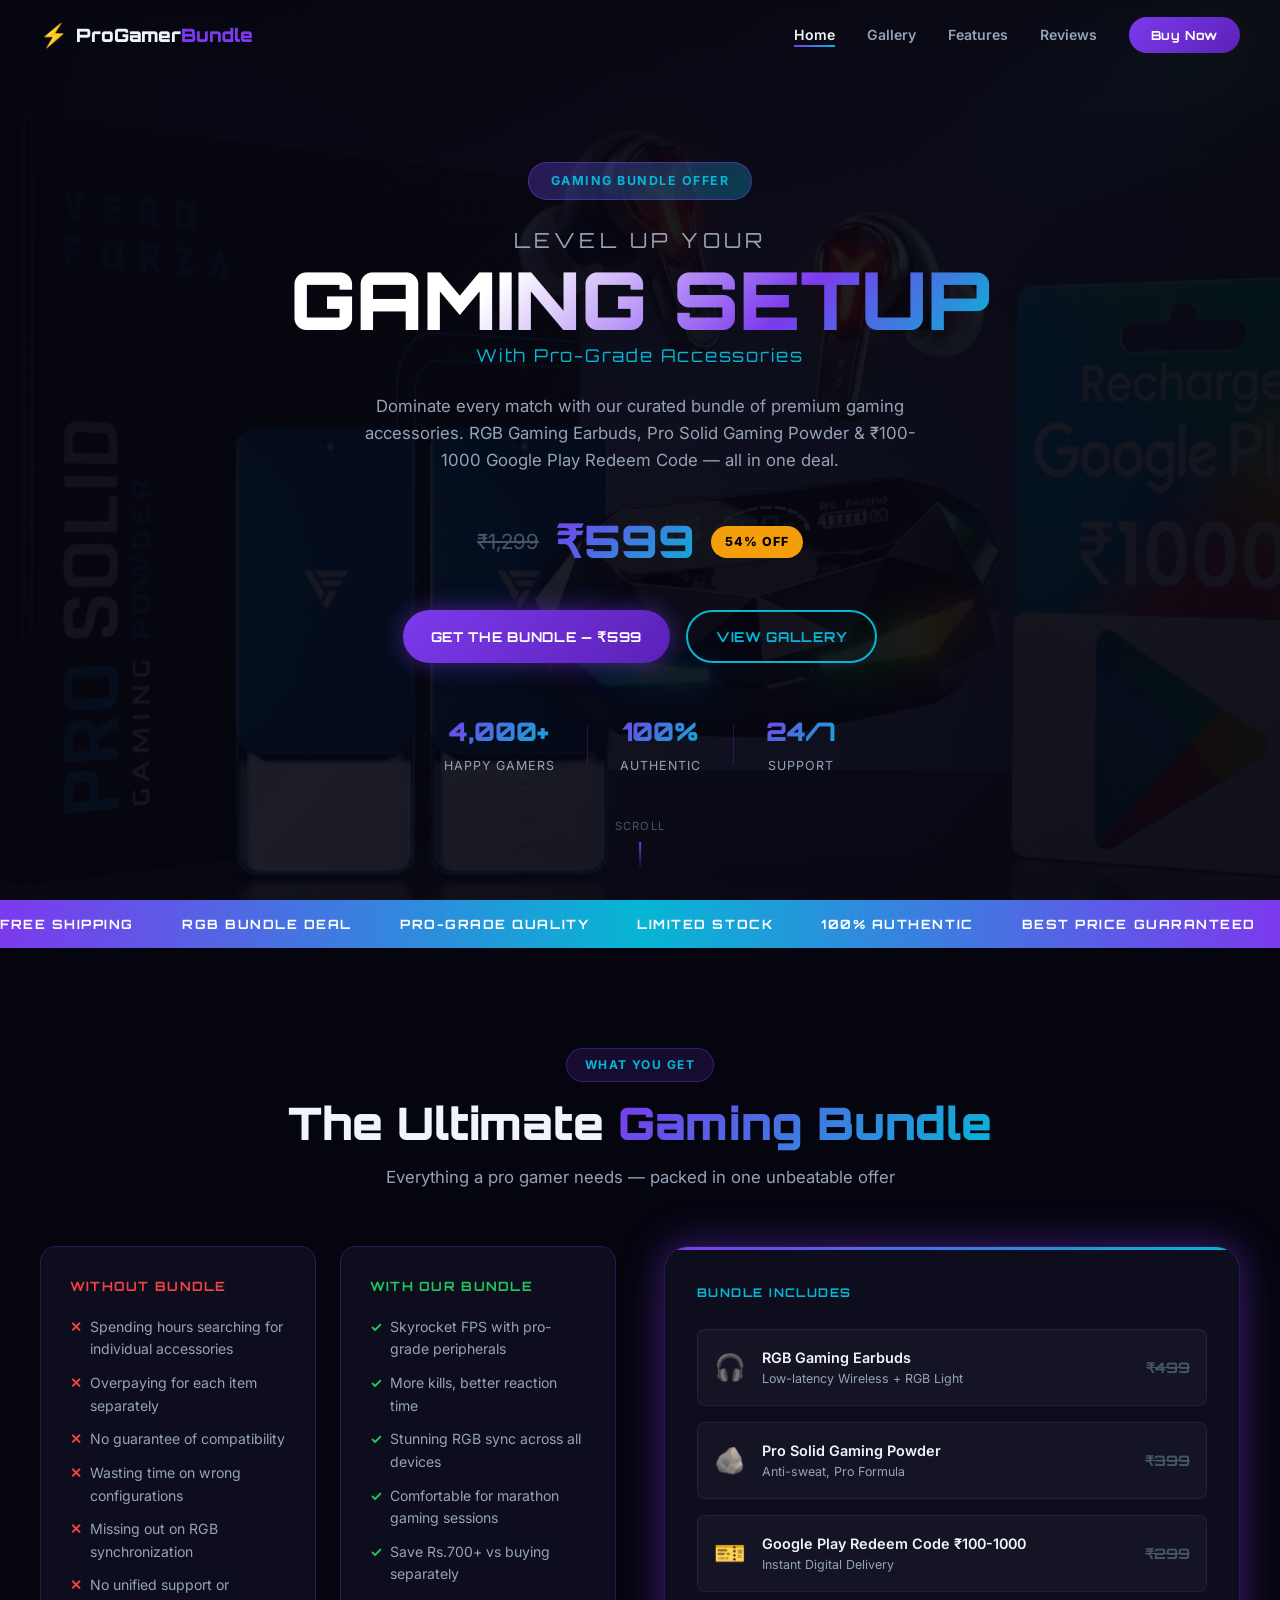
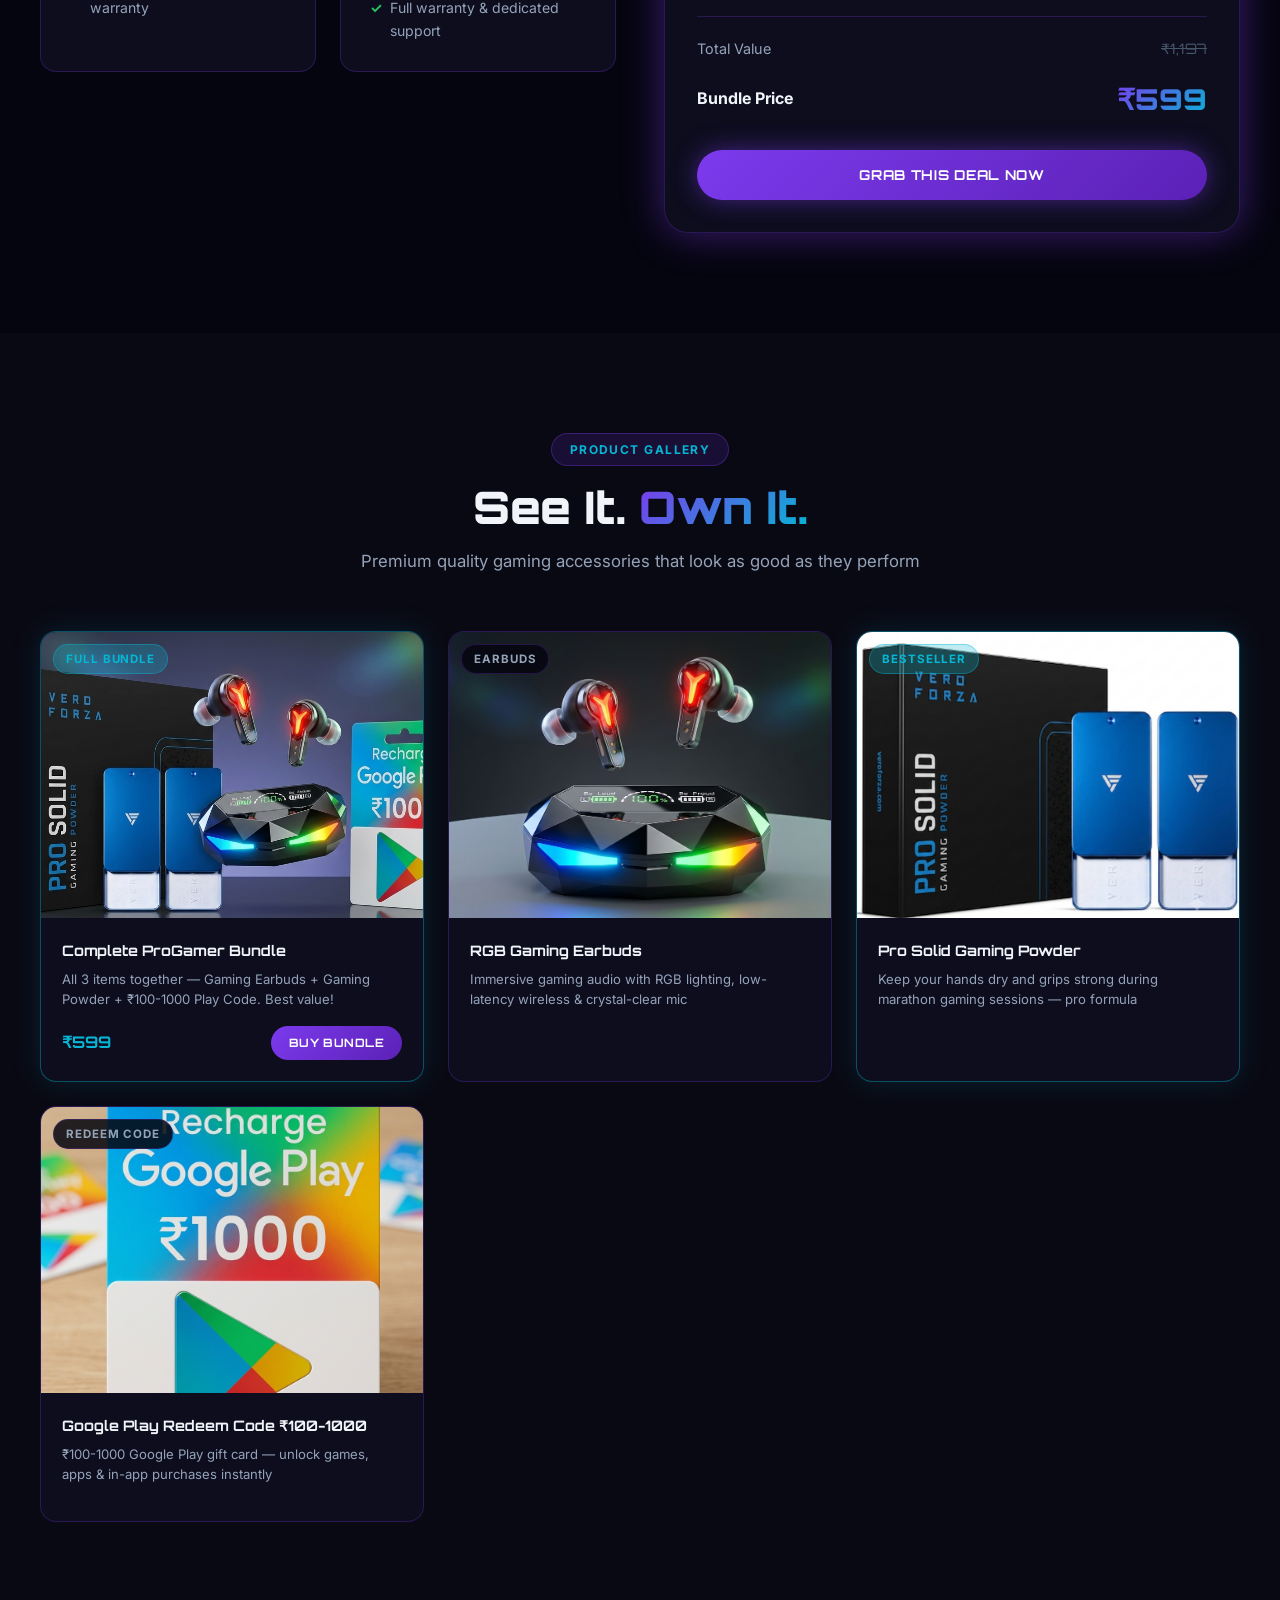
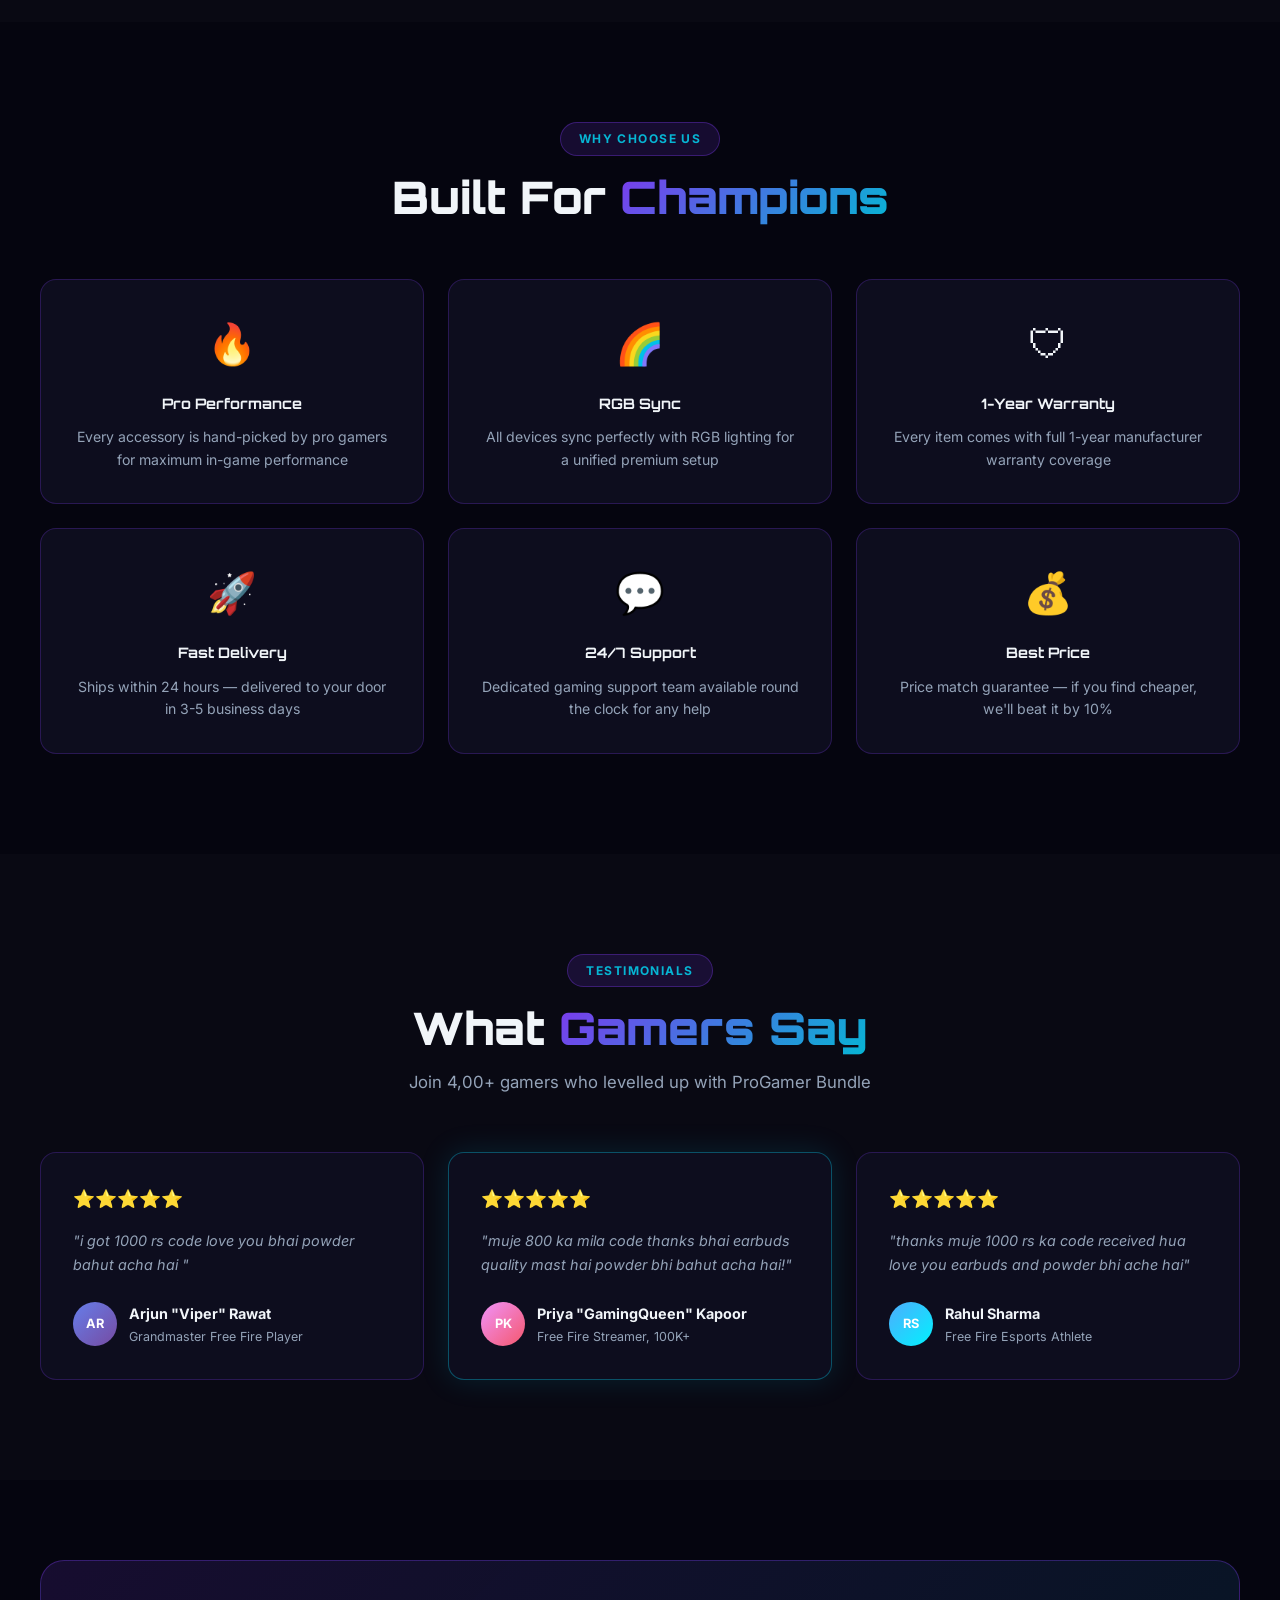
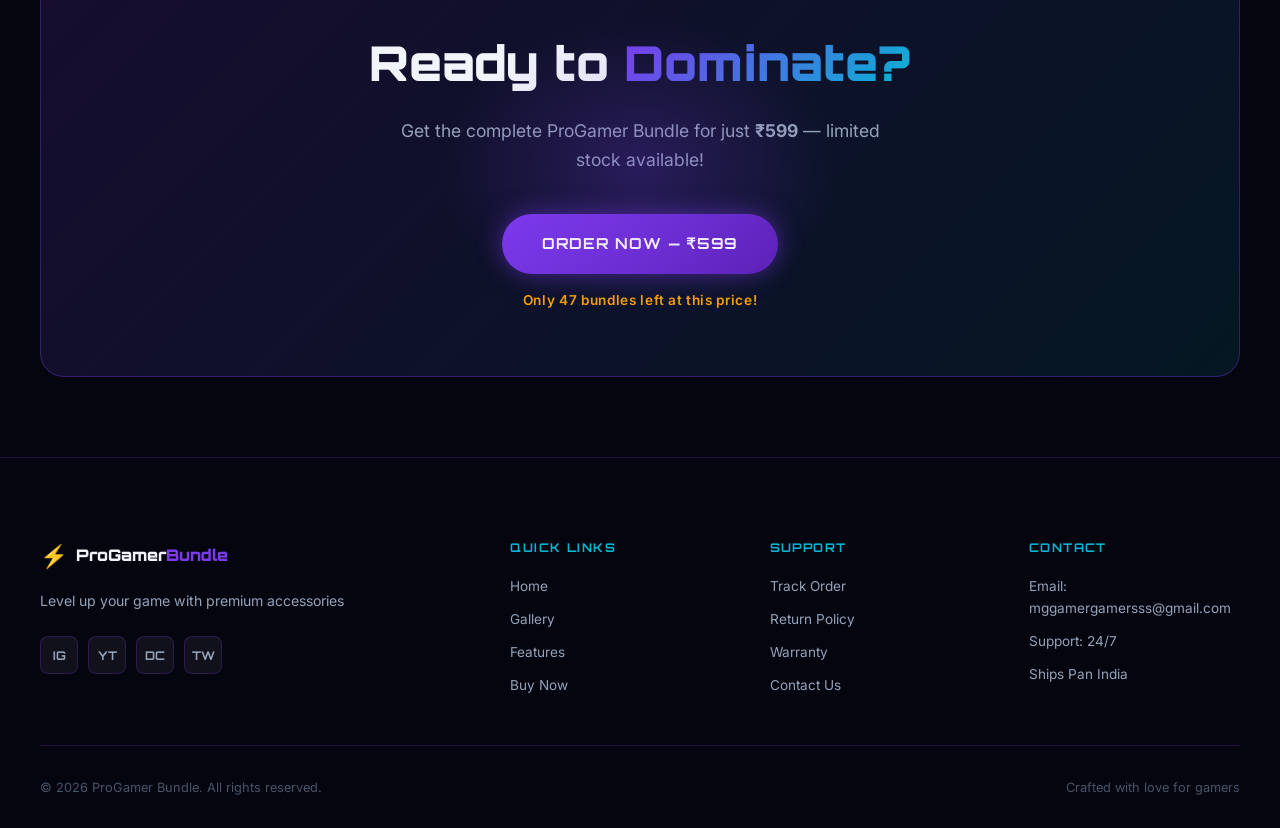
==== index.html @ 459c38aa "Add files via upload" ====
<!DOCTYPE html>
<html lang="en">

<head>
  <meta charset="UTF-8" />
  <meta name="viewport" content="width=device-width, initial-scale=1.0" />
  <title>ProGamer Bundle — Premium Gaming Accessories</title>
  <meta name="description"
    content="ProGamer Bundle – Level up your gaming with the most premium gaming accessories. RGB keyboards, gaming headsets, pro controllers, and more at unbeatable prices." />
  <link rel="preconnect" href="https://fonts.googleapis.com" />
  <link rel="preconnect" href="https://fonts.gstatic.com" crossorigin />
  <link
    href="https://fonts.googleapis.com/css2?family=Orbitron:wght@400;600;700;900&family=Inter:wght@300;400;500;600;700&display=swap"
    rel="stylesheet" />
  <link rel="stylesheet" href="style.css" />
</head>

<body>

  <!-- ===== NAVBAR ===== -->
  <nav class="navbar" id="navbar">
    <div class="nav-container">
      <div class="nav-logo">
        <span class="logo-icon">&#9889;</span>
        <span class="logo-text">ProGamer<span class="logo-accent">Bundle</span></span>
      </div>
      <ul class="nav-links" id="nav-links">
        <li><a href="#home" class="nav-link active">Home</a></li>
        <li><a href="#gallery" class="nav-link">Gallery</a></li>
        <li><a href="#features" class="nav-link">Features</a></li>
        <li><a href="#reviews" class="nav-link">Reviews</a></li>
        <li><a href="payment.html" class="nav-link nav-cta" id="buy-now-nav">Buy Now</a></li>
      </ul>
      <button class="hamburger" id="hamburger" aria-label="Toggle menu">
        <span></span><span></span><span></span>
      </button>
    </div>
  </nav>

  <!-- ===== HERO SECTION ===== -->
  <section class="hero" id="home">
    <div class="hero-bg">
      <img src="combination.png" alt="ProGamer Bundle — Earbuds, Gaming Powder & Redeem Code" class="hero-img" />
      <div class="hero-overlay"></div>
    </div>
    <div class="hero-content">
      <div class="hero-badge">GAMING BUNDLE OFFER</div>
      <h1 class="hero-title">
        <span class="hero-title-top">Level Up Your</span>
        <span class="hero-title-main">GAMING SETUP</span>
        <span class="hero-title-sub">With Pro-Grade Accessories</span>
      </h1>
      <p class="hero-desc">
        Dominate every match with our curated bundle of premium gaming accessories.
        RGB Gaming Earbuds, Pro Solid Gaming Powder &amp; &#8377;100-1000 Google Play Redeem Code — all in one deal.
      </p>
      <div class="hero-price-wrap">
        <span class="hero-price-old">&#8377;1,299</span>
        <span class="hero-price">&#8377;599</span>
        <span class="hero-price-badge">54% OFF</span>
      </div>
      <div class="hero-actions">
        <a href="payment.html" class="btn btn-primary" id="hero-buy-btn">Get the Bundle &mdash; &#8377;599</a>
        <a href="#gallery" class="btn btn-outline" id="hero-view-btn">View Gallery</a>
      </div>
      <div class="hero-stats">
        <div class="hero-stat">
          <span class="hero-stat-num">4,000+</span>
          <span class="hero-stat-label">Happy Gamers</span>
        </div>
        <div class="hero-stat-divider"></div>
        <div class="hero-stat">
          <span class="hero-stat-num">100%</span>
          <span class="hero-stat-label">Authentic</span>
        </div>
        <div class="hero-stat-divider"></div>
        <div class="hero-stat">
          <span class="hero-stat-num">24/7</span>
          <span class="hero-stat-label">Support</span>
        </div>
      </div>
    </div>
    <div class="hero-scroll-hint">
      <span>Scroll</span>
      <div class="scroll-arrow"></div>
    </div>
  </section>

  <!-- ===== MARQUEE STRIP ===== -->
  <div class="marquee-strip">
    <div class="marquee-track">
      <span>FREE SHIPPING</span>
      <span>RGB BUNDLE DEAL</span>
      <span>PRO-GRADE QUALITY</span>
      <span>LIMITED STOCK</span>
      <span>100% AUTHENTIC</span>
      <span>BEST PRICE GUARANTEED</span>
      <span>FREE SHIPPING</span>
      <span>RGB BUNDLE DEAL</span>
      <span>PRO-GRADE QUALITY</span>
      <span>LIMITED STOCK</span>
      <span>100% AUTHENTIC</span>
      <span>BEST PRICE GUARANTEED</span>
    </div>
  </div>

  <!-- ===== WHAT'S IN THE BUNDLE ===== -->
  <section class="bundle-info" id="bundle">
    <div class="container">
      <div class="section-header">
        <span class="section-tag">WHAT YOU GET</span>
        <h2 class="section-title">The Ultimate <span class="gradient-text">Gaming Bundle</span></h2>
        <p class="section-desc">Everything a pro gamer needs — packed in one unbeatable offer</p>
      </div>

      <div class="bundle-grid">
        <div class="bundle-left">
          <div class="bundle-before-after">
            <div class="bundle-col">
              <h3 class="bundle-col-title danger">WITHOUT BUNDLE</h3>
              <ul class="bundle-list danger-list">
                <li>Spending hours searching for individual accessories</li>
                <li>Overpaying for each item separately</li>
                <li>No guarantee of compatibility</li>
                <li>Wasting time on wrong configurations</li>
                <li>Missing out on RGB synchronization</li>
                <li>No unified support or warranty</li>
              </ul>
            </div>
            <div class="bundle-col">
              <h3 class="bundle-col-title success">WITH OUR BUNDLE</h3>
              <ul class="bundle-list success-list">
                <li>Skyrocket FPS with pro-grade peripherals</li>
                <li>More kills, better reaction time</li>
                <li>Stunning RGB sync across all devices</li>
                <li>Comfortable for marathon gaming sessions</li>
                <li>Save Rs.700+ vs buying separately</li>
                <li>Full warranty &amp; dedicated support</li>
              </ul>
            </div>
          </div>
        </div>
        <div class="bundle-right">
          <div class="bundle-card">
            <div class="bundle-card-header">
              <span class="bundle-card-tag">BUNDLE INCLUDES</span>
            </div>
            <div class="bundle-items">
              <div class="bundle-item">
                <span class="bundle-item-icon">&#127911;</span>
                <div>
                  <div class="bundle-item-name">RGB Gaming Earbuds</div>
                  <div class="bundle-item-sub">Low-latency Wireless + RGB Light</div>
                </div>
                <span class="bundle-item-price">&#8377;499</span>
              </div>
              <div class="bundle-item">
                <span class="bundle-item-icon">&#129704;</span>
                <div>
                  <div class="bundle-item-name">Pro Solid Gaming Powder</div>
                  <div class="bundle-item-sub">Anti-sweat, Pro Formula</div>
                </div>
                <span class="bundle-item-price">&#8377;399</span>
              </div>
              <div class="bundle-item">
                <span class="bundle-item-icon">&#127915;</span>
                <div>
                  <div class="bundle-item-name">Google Play Redeem Code &#8377;100-1000</div>
                  <div class="bundle-item-sub">Instant Digital Delivery</div>
                </div>
                <span class="bundle-item-price">&#8377;299</span>
              </div>
            </div>
            <div class="bundle-card-total">
              <div class="bundle-total-row">
                <span>Total Value</span>
                <span class="bundle-total-old">&#8377;1,197</span>
              </div>
              <div class="bundle-total-row bundle-total-final">
                <span>Bundle Price</span>
                <span class="bundle-total-price">&#8377;599</span>
              </div>
            </div>
            <a href="payment.html" class="btn btn-primary btn-full" id="bundle-buy-btn">Grab This Deal Now</a>
          </div>
        </div>
      </div>
    </div>
  </section>

  <!-- ===== GALLERY SECTION ===== -->
  <section class="gallery-section" id="gallery">
    <div class="container">
      <div class="section-header">
        <span class="section-tag">PRODUCT GALLERY</span>
        <h2 class="section-title">See It. <span class="gradient-text">Own It.</span></h2>
        <p class="section-desc">Premium quality gaming accessories that look as good as they perform</p>
      </div>

      <div class="gallery-grid" id="gallery-grid">

        <div class="gallery-card featured" id="gallery-card-1">
          <div class="gallery-card-img-wrap">
            <img src="combination.png" alt="Complete ProGamer Bundle" class="gallery-card-img" loading="lazy" />
            <div class="gallery-card-overlay">
              <button class="gallery-zoom-btn" onclick="openLightbox('combination.png','Complete ProGamer Bundle')"
                aria-label="Zoom">Zoom</button>
            </div>
            <div class="gallery-card-badge featured-badge">FULL BUNDLE</div>
          </div>
          <div class="gallery-card-info">
            <h3 class="gallery-card-title">Complete ProGamer Bundle</h3>
            <p class="gallery-card-desc">All 3 items together — Gaming Earbuds + Gaming Powder + &#8377;100-1000 Play
              Code. Best value!</p>
            <div class="gallery-card-footer">
              <span class="gallery-card-price">&#8377;599</span>
              <a href="payment.html" class="btn-small" id="gallery-buy-combination">Buy Bundle</a>
            </div>
          </div>
        </div>

        <div class="gallery-card" id="gallery-card-2">
          <div class="gallery-card-img-wrap">
            <img src="product1.png" alt="RGB Gaming Earbuds" class="gallery-card-img" loading="lazy" />
            <div class="gallery-card-overlay">
              <button class="gallery-zoom-btn" onclick="openLightbox('product1.png','RGB Gaming Earbuds')"
                aria-label="Zoom">Zoom</button>
            </div>
            <div class="gallery-card-badge">Earbuds</div>
          </div>
          <div class="gallery-card-info">
            <h3 class="gallery-card-title">RGB Gaming Earbuds</h3>
            <p class="gallery-card-desc">Immersive gaming audio with RGB lighting, low-latency wireless &amp;
              crystal-clear mic</p>
          </div>
        </div>

        <div class="gallery-card featured" id="gallery-card-3">
          <div class="gallery-card-img-wrap">
            <img src="product2.png" alt="Pro Solid Gaming Powder" class="gallery-card-img" loading="lazy" />
            <div class="gallery-card-overlay">
              <button class="gallery-zoom-btn" onclick="openLightbox('product2.png','Pro Solid Gaming Powder')"
                aria-label="Zoom">Zoom</button>
            </div>
            <div class="gallery-card-badge featured-badge">BESTSELLER</div>
          </div>
          <div class="gallery-card-info">
            <h3 class="gallery-card-title">Pro Solid Gaming Powder</h3>
            <p class="gallery-card-desc">Keep your hands dry and grips strong during marathon gaming sessions — pro
              formula</p>
          </div>
        </div>

        <div class="gallery-card" id="gallery-card-4">
          <div class="gallery-card-img-wrap">
            <img src="product3.png" alt="Google Play Redeem Code &#8377;100-1000" class="gallery-card-img"
              loading="lazy" />
            <div class="gallery-card-overlay">
              <button class="gallery-zoom-btn"
                onclick="openLightbox('product3.png','Google Play Redeem Code &#8377;100-1000')"
                aria-label="Zoom">Zoom</button>
            </div>
            <div class="gallery-card-badge">Redeem Code</div>
          </div>
          <div class="gallery-card-info">
            <h3 class="gallery-card-title">Google Play Redeem Code &#8377;100-1000</h3>
            <p class="gallery-card-desc">&#8377;100-1000 Google Play gift card — unlock games, apps &amp; in-app
              purchases instantly</p>
          </div>
        </div>

      </div>
    </div>
  </section>

  <!-- ===== LIGHTBOX ===== -->
  <div class="lightbox" id="lightbox" role="dialog" aria-modal="true">
    <div class="lightbox-backdrop" onclick="closeLightbox()"></div>
    <div class="lightbox-inner">
      <button class="lightbox-close" onclick="closeLightbox()" aria-label="Close lightbox">X</button>
      <img src="" alt="" class="lightbox-img" id="lightbox-img" />
      <p class="lightbox-caption" id="lightbox-caption"></p>
    </div>
  </div>

  <!-- ===== FEATURES ===== -->
  <section class="features-section" id="features">
    <div class="container">
      <div class="section-header">
        <span class="section-tag">WHY CHOOSE US</span>
        <h2 class="section-title">Built For <span class="gradient-text">Champions</span></h2>
      </div>
      <div class="features-grid">
        <div class="feature-card" id="feature-1">
          <div class="feature-icon">&#128293;</div>
          <h3 class="feature-title">Pro Performance</h3>
          <p class="feature-desc">Every accessory is hand-picked by pro gamers for maximum in-game performance</p>
        </div>
        <div class="feature-card" id="feature-2">
          <div class="feature-icon">&#127752;</div>
          <h3 class="feature-title">RGB Sync</h3>
          <p class="feature-desc">All devices sync perfectly with RGB lighting for a unified premium setup</p>
        </div>
        <div class="feature-card" id="feature-3">
          <div class="feature-icon">&#128737;</div>
          <h3 class="feature-title">1-Year Warranty</h3>
          <p class="feature-desc">Every item comes with full 1-year manufacturer warranty coverage</p>
        </div>
        <div class="feature-card" id="feature-4">
          <div class="feature-icon">&#128640;</div>
          <h3 class="feature-title">Fast Delivery</h3>
          <p class="feature-desc">Ships within 24 hours — delivered to your door in 3-5 business days</p>
        </div>
        <div class="feature-card" id="feature-5">
          <div class="feature-icon">&#128172;</div>
          <h3 class="feature-title">24/7 Support</h3>
          <p class="feature-desc">Dedicated gaming support team available round the clock for any help</p>
        </div>
        <div class="feature-card" id="feature-6">
          <div class="feature-icon">&#128176;</div>
          <h3 class="feature-title">Best Price</h3>
          <p class="feature-desc">Price match guarantee — if you find cheaper, we'll beat it by 10%</p>
        </div>
      </div>
    </div>
  </section>

  <!-- ===== REVIEWS ===== -->
  <section class="reviews-section" id="reviews">
    <div class="container">
      <div class="section-header">
        <span class="section-tag">TESTIMONIALS</span>
        <h2 class="section-title">What <span class="gradient-text">Gamers Say</span></h2>
        <p class="section-desc">Join 4,00+ gamers who levelled up with ProGamer Bundle</p>
      </div>
      <div class="reviews-grid">
        <div class="review-card" id="review-1">
          <div class="review-stars">&#11088;&#11088;&#11088;&#11088;&#11088;</div>
          <p class="review-text">"i got 1000 rs code love you bhai powder bahut acha hai "
          </p>
          <div class="review-author">
            <div class="review-avatar" style="background:linear-gradient(135deg,#667eea,#764ba2)">AR</div>
            <div>
              <div class="review-name">Arjun "Viper" Rawat</div>
              <div class="review-role">Grandmaster Free Fire Player</div>
            </div>
          </div>
        </div>
        <div class="review-card featured-review" id="review-2">
          <div class="review-stars">&#11088;&#11088;&#11088;&#11088;&#11088;</div>
          <p class="review-text">"muje 800 ka mila code thanks bhai earbuds quality mast hai powder bhi bahut acha hai!"
          </p>
          <div class="review-author">
            <div class="review-avatar" style="background:linear-gradient(135deg,#f093fb,#f5576c)">PK</div>
            <div>
              <div class="review-name">Priya "GamingQueen" Kapoor</div>
              <div class="review-role">Free Fire Streamer, 100K+</div>
            </div>
          </div>
        </div>
        <div class="review-card" id="review-3">
          <div class="review-stars">&#11088;&#11088;&#11088;&#11088;&#11088;</div>
          <p class="review-text">"thanks muje 1000 rs ka code received hua love you earbuds and powder bhi ache hai"</p>
          <div class="review-author">
            <div class="review-avatar" style="background:linear-gradient(135deg,#4facfe,#00f2fe)">RS</div>
            <div>
              <div class="review-name">Rahul Sharma</div>
              <div class="review-role">Free Fire Esports Athlete</div>
            </div>
          </div>
        </div>
      </div>
    </div>
  </section>

  <!-- ===== CTA BANNER ===== -->
  <section class="cta-section">
    <div class="container">
      <div class="cta-card">
        <div class="cta-glow"></div>
        <h2 class="cta-title">Ready to <span class="gradient-text">Dominate?</span></h2>
        <p class="cta-desc">Get the complete ProGamer Bundle for just <strong>&#8377;599</strong> — limited stock
          available!</p>
        <div class="cta-actions">
          <a href="payment.html" class="btn btn-primary btn-lg" id="cta-buy-btn">Order Now — &#8377;599</a>
          <div class="cta-urgency">Only 47 bundles left at this price!</div>
        </div>
      </div>
    </div>
  </section>

  <!-- ===== FOOTER ===== -->
  <footer class="footer">
    <div class="container">
      <div class="footer-top">
        <div class="footer-brand">
          <div class="footer-logo">
            <span class="logo-icon">&#9889;</span>
            <span class="logo-text">ProGamer<span class="logo-accent">Bundle</span></span>
          </div>
          <p class="footer-tagline">Level up your game with premium accessories</p>
          <div class="footer-social">
            <a href="#" class="social-btn" id="footer-insta" aria-label="Instagram">IG</a>
            <a href="#" class="social-btn" id="footer-youtube" aria-label="YouTube">YT</a>
            <a href="#" class="social-btn" id="footer-discord" aria-label="Discord">DC</a>
            <a href="#" class="social-btn" id="footer-twitter" aria-label="Twitter">TW</a>
          </div>
        </div>
        <div class="footer-links-group">
          <h4 class="footer-group-title">Quick Links</h4>
          <ul class="footer-link-list">
            <li><a href="#home">Home</a></li>
            <li><a href="#gallery">Gallery</a></li>
            <li><a href="#features">Features</a></li>
            <li><a href="payment.html">Buy Now</a></li>
          </ul>
        </div>
        <div class="footer-links-group">
          <h4 class="footer-group-title">Support</h4>
          <ul class="footer-link-list">
            <li><a href="#">Track Order</a></li>
            <li><a href="#">Return Policy</a></li>
            <li><a href="#">Warranty</a></li>
            <li><a href="mailto:mggamergamersss@gmail.com">Contact Us</a></li>
          </ul>
        </div>
        <div class="footer-links-group">
          <h4 class="footer-group-title">Contact</h4>
          <ul class="footer-link-list">
            <li>Email: mggamergamersss@gmail.com</li>
            <li>Support: 24/7</li>
            <li>Ships Pan India</li>
          </ul>
        </div>
      </div>
      <div class="footer-bottom">
        <p>&#169; 2026 ProGamer Bundle. All rights reserved.</p>
        <p>Crafted with love for gamers</p>
      </div>
    </div>
  </footer>

  <script src="script.js"></script>
</body>

</html>
---- style.css ----
/* =====================================================
   ProGamer Bundle — Global Stylesheet
   ===================================================== */

/* -- Reset & Base -- */
*, *::before, *::after { box-sizing: border-box; margin: 0; padding: 0; }

:root {
  --bg-dark:      #05050f;
  --bg-card:      #0d0d1e;
  --bg-card2:     #111128;
  --accent-1:     #7c3aed;   /* violet */
  --accent-2:     #06b6d4;   /* cyan */
  --accent-3:     #f59e0b;   /* amber */
  --accent-danger:#ef4444;
  --accent-success:#22c55e;
  --text-primary: #f1f5f9;
  --text-muted:   #94a3b8;
  --text-dim:     #475569;
  --border:       rgba(124,58,237,.25);
  --glow-violet:  0 0 40px rgba(124,58,237,.45);
  --glow-cyan:    0 0 40px rgba(6,182,212,.45);
  --radius-sm:    8px;
  --radius-md:    16px;
  --radius-lg:    24px;
  --transition:   all .3s cubic-bezier(.4,0,.2,1);
}

html { scroll-behavior: smooth; font-size: 16px; }

body {
  font-family: 'Inter', sans-serif;
  background: var(--bg-dark);
  color: var(--text-primary);
  overflow-x: hidden;
  line-height: 1.6;
}

a { text-decoration: none; color: inherit; }
ul { list-style: none; }
img { max-width: 100%; display: block; }

.container { width: min(1200px, 95%); margin: 0 auto; }

/* =====================================================
   GRADIENT TEXT
   ===================================================== */
.gradient-text {
  background: linear-gradient(135deg, var(--accent-1), var(--accent-2));
  -webkit-background-clip: text;
  -webkit-text-fill-color: transparent;
  background-clip: text;
}

/* =====================================================
   BUTTONS
   ===================================================== */
.btn {
  display: inline-flex;
  align-items: center;
  gap: 8px;
  padding: 14px 28px;
  border-radius: 50px;
  font-family: 'Orbitron', sans-serif;
  font-size: .85rem;
  font-weight: 700;
  letter-spacing: .05em;
  text-transform: uppercase;
  border: none;
  cursor: pointer;
  transition: var(--transition);
  white-space: nowrap;
}
.btn-primary {
  background: linear-gradient(135deg, var(--accent-1), #5b21b6);
  color: #fff;
  box-shadow: 0 0 24px rgba(124,58,237,.5);
}
.btn-primary:hover {
  transform: translateY(-3px) scale(1.04);
  box-shadow: 0 0 40px rgba(124,58,237,.8);
}
.btn-outline {
  background: transparent;
  color: var(--accent-2);
  border: 2px solid var(--accent-2);
}
.btn-outline:hover {
  background: var(--accent-2);
  color: var(--bg-dark);
  transform: translateY(-3px);
}
.btn-full { width: 100%; justify-content: center; }
.btn-lg { padding: 18px 40px; font-size: .95rem; }

.btn-small {
  display: inline-flex;
  align-items: center;
  padding: 8px 18px;
  border-radius: 50px;
  background: linear-gradient(135deg, var(--accent-1), #5b21b6);
  color: #fff;
  font-family: 'Orbitron', sans-serif;
  font-size: .72rem;
  font-weight: 700;
  letter-spacing: .04em;
  text-transform: uppercase;
  transition: var(--transition);
}
.btn-small:hover {
  transform: translateY(-2px);
  box-shadow: 0 0 16px rgba(124,58,237,.6);
}

/* =====================================================
   SECTION HEADERS
   ===================================================== */
.section-header {
  text-align: center;
  margin-bottom: 3.5rem;
}
.section-tag {
  display: inline-block;
  padding: 6px 18px;
  background: rgba(124,58,237,.15);
  border: 1px solid rgba(124,58,237,.35);
  border-radius: 50px;
  font-size: .75rem;
  font-weight: 700;
  letter-spacing: .12em;
  color: var(--accent-2);
  text-transform: uppercase;
  margin-bottom: 1rem;
}
.section-title {
  font-family: 'Orbitron', sans-serif;
  font-size: clamp(1.8rem, 4vw, 2.8rem);
  font-weight: 900;
  line-height: 1.15;
  margin-bottom: .9rem;
}
.section-desc {
  color: var(--text-muted);
  font-size: 1.05rem;
  max-width: 600px;
  margin: 0 auto;
}

/* =====================================================
   NAVBAR
   ===================================================== */
.navbar {
  position: fixed;
  top: 0; left: 0; right: 0;
  z-index: 1000;
  padding: 0 24px;
  transition: var(--transition);
}
.navbar.scrolled {
  background: rgba(5,5,15,.92);
  backdrop-filter: blur(20px);
  border-bottom: 1px solid var(--border);
  box-shadow: 0 4px 30px rgba(0,0,0,.5);
}
.nav-container {
  max-width: 1200px;
  margin: 0 auto;
  display: flex;
  align-items: center;
  justify-content: space-between;
  height: 70px;
}
.nav-logo {
  display: flex;
  align-items: center;
  gap: 8px;
  font-family: 'Orbitron', sans-serif;
  font-weight: 900;
  font-size: 1.15rem;
  color: var(--text-primary);
}
.logo-icon { font-size: 1.4rem; }
.logo-accent { color: var(--accent-1); }
.nav-links {
  display: flex;
  align-items: center;
  gap: 2rem;
}
.nav-link {
  font-size: .88rem;
  font-weight: 600;
  color: var(--text-muted);
  transition: var(--transition);
  position: relative;
}
.nav-link::after {
  content: '';
  position: absolute;
  bottom: -4px; left: 0;
  width: 0; height: 2px;
  background: linear-gradient(90deg, var(--accent-1), var(--accent-2));
  transition: width .3s ease;
}
.nav-link:hover, .nav-link.active { color: var(--text-primary); }
.nav-link:hover::after, .nav-link.active::after { width: 100%; }
.nav-cta {
  background: linear-gradient(135deg, var(--accent-1), #5b21b6);
  color: #fff !important;
  padding: 10px 22px;
  border-radius: 50px;
  font-family: 'Orbitron', sans-serif;
  font-size: .78rem;
  letter-spacing: .05em;
  font-weight: 700;
}
.nav-cta::after { display: none; }
.nav-cta:hover {
  box-shadow: var(--glow-violet);
  transform: translateY(-2px);
}
.hamburger {
  display: none;
  flex-direction: column;
  gap: 5px;
  background: none;
  border: none;
  cursor: pointer;
  padding: 4px;
}
.hamburger span {
  width: 26px; height: 2px;
  background: var(--text-primary);
  border-radius: 2px;
  transition: var(--transition);
}

/* =====================================================
   HERO
   ===================================================== */
.hero {
  position: relative;
  min-height: 100vh;
  display: flex;
  align-items: center;
  overflow: hidden;
}
.hero-bg {
  position: absolute;
  inset: 0;
  z-index: 0;
}
.hero-img {
  width: 100%; height: 100%;
  object-fit: cover;
  object-position: center;
  opacity: .35;
}
.hero-overlay {
  position: absolute; inset: 0;
  background: linear-gradient(135deg, rgba(5,5,15,.95) 0%, rgba(5,5,15,.7) 50%, rgba(5,5,15,.85) 100%);
}
.hero-content {
  position: relative;
  z-index: 2;
  max-width: 780px;
  padding: 120px 24px 80px;
  margin: 0 auto;
  text-align: center;
}
.hero-badge {
  display: inline-block;
  padding: 8px 22px;
  background: linear-gradient(135deg, rgba(124,58,237,.3), rgba(6,182,212,.3));
  border: 1px solid rgba(124,58,237,.5);
  border-radius: 50px;
  font-size: .78rem;
  font-weight: 700;
  letter-spacing: .12em;
  color: var(--accent-2);
  text-transform: uppercase;
  margin-bottom: 1.5rem;
  animation: fadeInDown .8s ease both;
}
.hero-title {
  display: flex;
  flex-direction: column;
  font-family: 'Orbitron', sans-serif;
  margin-bottom: 1.5rem;
  animation: fadeInDown .9s ease .1s both;
}
.hero-title-top {
  font-size: clamp(1rem, 2.5vw, 1.3rem);
  font-weight: 400;
  color: var(--text-muted);
  text-transform: uppercase;
  letter-spacing: .2em;
}
.hero-title-main {
  font-size: clamp(2.5rem, 7vw, 5rem);
  font-weight: 900;
  line-height: 1.05;
  background: linear-gradient(135deg, #fff 30%, var(--accent-1) 70%, var(--accent-2));
  -webkit-background-clip: text;
  -webkit-text-fill-color: transparent;
  background-clip: text;
}
.hero-title-sub {
  font-size: clamp(.9rem, 2vw, 1.1rem);
  font-weight: 400;
  color: var(--accent-2);
  letter-spacing: .1em;
}
.hero-desc {
  font-size: 1.05rem;
  color: var(--text-muted);
  max-width: 580px;
  margin: 0 auto 2rem;
  animation: fadeInDown 1s ease .2s both;
}
.hero-price-wrap {
  display: flex;
  align-items: center;
  justify-content: center;
  gap: 16px;
  margin-bottom: 2rem;
  animation: fadeInDown 1s ease .3s both;
}
.hero-price-old {
  font-size: 1.3rem;
  color: var(--text-dim);
  text-decoration: line-through;
}
.hero-price {
  font-family: 'Orbitron', sans-serif;
  font-size: 2.8rem;
  font-weight: 900;
  background: linear-gradient(135deg, var(--accent-1), var(--accent-2));
  -webkit-background-clip: text;
  -webkit-text-fill-color: transparent;
  background-clip: text;
}
.hero-price-badge {
  padding: 6px 14px;
  background: var(--accent-3);
  color: #000;
  border-radius: 50px;
  font-size: .78rem;
  font-weight: 800;
  letter-spacing: .08em;
}
.hero-actions {
  display: flex;
  gap: 1rem;
  justify-content: center;
  flex-wrap: wrap;
  margin-bottom: 3rem;
  animation: fadeInDown 1s ease .4s both;
}
.hero-stats {
  display: flex;
  align-items: center;
  justify-content: center;
  gap: 2rem;
  animation: fadeInDown 1s ease .5s both;
}
.hero-stat { text-align: center; }
.hero-stat-num {
  display: block;
  font-family: 'Orbitron', sans-serif;
  font-size: 1.6rem;
  font-weight: 900;
  background: linear-gradient(135deg, var(--accent-1), var(--accent-2));
  -webkit-background-clip: text;
  -webkit-text-fill-color: transparent;
  background-clip: text;
}
.hero-stat-label { font-size: .78rem; color: var(--text-muted); text-transform: uppercase; letter-spacing: .08em; }
.hero-stat-divider { width: 1px; height: 40px; background: var(--border); }
.hero-scroll-hint {
  position: absolute;
  bottom: 30px; left: 50%;
  transform: translateX(-50%);
  z-index: 2;
  display: flex;
  flex-direction: column;
  align-items: center;
  gap: 6px;
  color: var(--text-dim);
  font-size: .7rem;
  letter-spacing: .1em;
  text-transform: uppercase;
  animation: float 2s ease-in-out infinite;
}
.scroll-arrow {
  width: 2px; height: 28px;
  background: linear-gradient(to bottom, var(--accent-1), transparent);
  animation: scrollPulse 1.5s ease-in-out infinite;
}

/* =====================================================
   MARQUEE
   ===================================================== */
.marquee-strip {
  background: linear-gradient(90deg, var(--accent-1), var(--accent-2), var(--accent-1));
  overflow: hidden;
  padding: 14px 0;
}
.marquee-track {
  display: flex;
  gap: 3rem;
  animation: marquee 22s linear infinite;
  white-space: nowrap;
}
.marquee-track span {
  font-family: 'Orbitron', sans-serif;
  font-size: .8rem;
  font-weight: 700;
  letter-spacing: .12em;
  color: #fff;
  text-transform: uppercase;
  flex-shrink: 0;
}

/* =====================================================
   BUNDLE INFO
   ===================================================== */
.bundle-info {
  padding: 100px 0;
}
.bundle-grid {
  display: grid;
  grid-template-columns: 1fr 1fr;
  gap: 3rem;
  align-items: start;
}
.bundle-before-after {
  display: grid;
  grid-template-columns: 1fr 1fr;
  gap: 1.5rem;
}
.bundle-col {
  background: var(--bg-card);
  border: 1px solid var(--border);
  border-radius: var(--radius-md);
  padding: 1.8rem;
}
.bundle-col-title {
  font-family: 'Orbitron', sans-serif;
  font-size: .8rem;
  font-weight: 700;
  letter-spacing: .1em;
  margin-bottom: 1.2rem;
  text-transform: uppercase;
}
.bundle-col-title.danger { color: var(--accent-danger); }
.bundle-col-title.success { color: var(--accent-success); }
.bundle-list { display: flex; flex-direction: column; gap: .7rem; }
.bundle-list li { font-size: .88rem; color: var(--text-muted); padding-left: 20px; position: relative; }
.danger-list li::before { content: '✕'; position: absolute; left: 0; color: var(--accent-danger); font-weight: 700; }
.success-list li::before { content: '✓'; position: absolute; left: 0; color: var(--accent-success); font-weight: 700; }

.bundle-card {
  background: var(--bg-card);
  border: 1px solid var(--border);
  border-radius: var(--radius-lg);
  padding: 2rem;
  box-shadow: var(--glow-violet);
  position: relative;
  overflow: hidden;
}
.bundle-card::before {
  content: '';
  position: absolute;
  top: 0; left: 0; right: 0; height: 3px;
  background: linear-gradient(90deg, var(--accent-1), var(--accent-2));
}
.bundle-card-header { margin-bottom: 1.5rem; }
.bundle-card-tag {
  font-family: 'Orbitron', sans-serif;
  font-size: .75rem;
  font-weight: 700;
  letter-spacing: .12em;
  color: var(--accent-2);
  text-transform: uppercase;
}
.bundle-items { display: flex; flex-direction: column; gap: 1rem; margin-bottom: 1.5rem; }
.bundle-item {
  display: flex;
  align-items: center;
  gap: 1rem;
  background: rgba(255,255,255,.03);
  border: 1px solid rgba(255,255,255,.06);
  border-radius: var(--radius-sm);
  padding: 1rem;
  transition: var(--transition);
}
.bundle-item:hover { border-color: rgba(124,58,237,.4); transform: translateX(4px); }
.bundle-item-icon { font-size: 1.6rem; flex-shrink: 0; }
.bundle-item > div { flex: 1; }
.bundle-item-name { font-size: .9rem; font-weight: 600; color: var(--text-primary); }
.bundle-item-sub { font-size: .78rem; color: var(--text-muted); }
.bundle-item-price {
  font-family: 'Orbitron', sans-serif;
  font-size: .9rem;
  font-weight: 700;
  color: var(--text-dim);
  text-decoration: line-through;
}
.bundle-card-total { margin-bottom: 1.5rem; border-top: 1px solid var(--border); padding-top: 1rem; }
.bundle-total-row { display: flex; justify-content: space-between; align-items: center; padding: 4px 0; }
.bundle-total-row span { font-size: .9rem; color: var(--text-muted); }
.bundle-total-old { text-decoration: line-through; color: var(--text-dim) !important; font-family: 'Orbitron', sans-serif; }
.bundle-total-final { margin-top: 8px; }
.bundle-total-final span:first-child { font-weight: 700; color: var(--text-primary) !important; font-size: 1rem !important; }
.bundle-total-price {
  font-family: 'Orbitron', sans-serif;
  font-size: 1.8rem !important;
  font-weight: 900 !important;
  background: linear-gradient(135deg, var(--accent-1), var(--accent-2));
  -webkit-background-clip: text;
  -webkit-text-fill-color: transparent;
  background-clip: text;
}

/* =====================================================
   GALLERY
   ===================================================== */
.gallery-section { padding: 100px 0; background: rgba(255,255,255,.015); }
.gallery-grid {
  display: grid;
  grid-template-columns: repeat(3, 1fr);
  gap: 1.5rem;
}
.gallery-card {
  background: var(--bg-card);
  border: 1px solid var(--border);
  border-radius: var(--radius-md);
  overflow: hidden;
  transition: var(--transition);
  cursor: pointer;
}
.gallery-card:hover {
  transform: translateY(-8px);
  border-color: rgba(124,58,237,.55);
  box-shadow: 0 20px 60px rgba(124,58,237,.25);
}
.gallery-card.featured {
  border-color: rgba(6,182,212,.4);
  box-shadow: 0 0 30px rgba(6,182,212,.15);
}
.gallery-card-img-wrap {
  position: relative;
  aspect-ratio: 4/3;
  overflow: hidden;
}
.gallery-card-img {
  width: 100%; height: 100%;
  object-fit: cover;
  transition: transform .5s ease;
}
.gallery-card:hover .gallery-card-img { transform: scale(1.06); }
.gallery-card-overlay {
  position: absolute; inset: 0;
  background: rgba(0,0,0,.55);
  display: flex;
  align-items: center;
  justify-content: center;
  opacity: 0;
  transition: var(--transition);
}
.gallery-card:hover .gallery-card-overlay { opacity: 1; }
.gallery-zoom-btn {
  background: rgba(255,255,255,.12);
  backdrop-filter: blur(10px);
  border: 1px solid rgba(255,255,255,.25);
  color: #fff;
  font-size: .85rem;
  padding: 10px 22px;
  border-radius: 50px;
  cursor: pointer;
  transition: var(--transition);
  font-family: 'Orbitron', sans-serif;
  letter-spacing: .08em;
}
.gallery-zoom-btn:hover { background: rgba(124,58,237,.6); }
.gallery-card-badge {
  position: absolute;
  top: 12px; left: 12px;
  padding: 5px 12px;
  background: rgba(5,5,15,.85);
  border: 1px solid var(--border);
  border-radius: 50px;
  font-size: .72rem;
  font-weight: 700;
  letter-spacing: .08em;
  text-transform: uppercase;
  color: var(--text-muted);
}
.featured-badge { background: rgba(6,182,212,.25) !important; color: var(--accent-2) !important; border-color: rgba(6,182,212,.4) !important; }
.gallery-placeholder-img {
  width: 100%; height: 100%;
  display: flex;
  align-items: center;
  justify-content: center;
  position: relative;
  overflow: hidden;
}
.monitor-placeholder { background: linear-gradient(135deg,#0f0c29,#302b63,#24243e); }
.chair-placeholder { background: linear-gradient(135deg,#1a0533,#6a0dad,#1a0533); }
.placeholder-icon { font-size: 4rem; z-index: 1; filter: drop-shadow(0 0 20px rgba(124,58,237,.8)); }
.gallery-card-info { padding: 1.3rem; }
.gallery-card-title { font-family: 'Orbitron', sans-serif; font-size: .9rem; font-weight: 700; color: var(--text-primary); margin-bottom: .5rem; }
.gallery-card-desc { font-size: .82rem; color: var(--text-muted); margin-bottom: 1rem; line-height: 1.5; }
.gallery-card-footer { display: flex; align-items: center; justify-content: space-between; }
.gallery-card-price { font-family: 'Orbitron', sans-serif; font-size: 1rem; font-weight: 700; color: var(--accent-2); }

/* =====================================================
   LIGHTBOX
   ===================================================== */
.lightbox {
  position: fixed; inset: 0; z-index: 9999;
  display: none;
  align-items: center;
  justify-content: center;
}
.lightbox.open { display: flex; }
.lightbox-backdrop {
  position: absolute; inset: 0;
  background: rgba(0,0,0,.92);
  backdrop-filter: blur(12px);
}
.lightbox-inner {
  position: relative; z-index: 1;
  max-width: min(900px, 95vw);
  text-align: center;
}
.lightbox-close {
  position: absolute;
  top: -18px; right: -18px;
  width: 40px; height: 40px;
  border-radius: 50%;
  background: var(--accent-1);
  border: none;
  color: #fff;
  font-size: 1rem;
  cursor: pointer;
  transition: var(--transition);
  display: flex; align-items: center; justify-content: center;
  font-family: 'Orbitron', sans-serif;
  font-weight: 700;
}
.lightbox-close:hover { transform: rotate(90deg) scale(1.1); background: var(--accent-danger); }
.lightbox-img { max-height: 80vh; border-radius: var(--radius-md); box-shadow: 0 0 60px rgba(124,58,237,.4); }
.lightbox-caption { margin-top: 1rem; font-family: 'Orbitron', sans-serif; font-size: .85rem; color: var(--text-muted); letter-spacing: .08em; }

/* =====================================================
   FEATURES
   ===================================================== */
.features-section { padding: 100px 0; }
.features-grid {
  display: grid;
  grid-template-columns: repeat(3, 1fr);
  gap: 1.5rem;
}
.feature-card {
  background: var(--bg-card);
  border: 1px solid var(--border);
  border-radius: var(--radius-md);
  padding: 2rem;
  text-align: center;
  transition: var(--transition);
  position: relative;
  overflow: hidden;
}
.feature-card::after {
  content: '';
  position: absolute;
  bottom: 0; left: 0; right: 0; height: 2px;
  background: linear-gradient(90deg, var(--accent-1), var(--accent-2));
  transform: scaleX(0);
  transition: transform .4s ease;
}
.feature-card:hover { transform: translateY(-6px); border-color: rgba(124,58,237,.45); }
.feature-card:hover::after { transform: scaleX(1); }
.feature-icon { font-size: 2.5rem; margin-bottom: 1rem; }
.feature-title { font-family: 'Orbitron', sans-serif; font-size: .9rem; font-weight: 700; color: var(--text-primary); margin-bottom: .7rem; }
.feature-desc { font-size: .88rem; color: var(--text-muted); line-height: 1.6; }

/* =====================================================
   REVIEWS
   ===================================================== */
.reviews-section { padding: 100px 0; background: rgba(255,255,255,.015); }
.reviews-grid { display: grid; grid-template-columns: repeat(3,1fr); gap: 1.5rem; }
.review-card {
  background: var(--bg-card);
  border: 1px solid var(--border);
  border-radius: var(--radius-md);
  padding: 2rem;
  transition: var(--transition);
}
.review-card:hover { transform: translateY(-6px); border-color: rgba(124,58,237,.45); }
.review-card.featured-review {
  border-color: rgba(6,182,212,.4);
  box-shadow: 0 0 30px rgba(6,182,212,.15);
}
.review-stars { font-size: 1.1rem; margin-bottom: 1rem; }
.review-text { font-size: .9rem; color: var(--text-muted); font-style: italic; line-height: 1.7; margin-bottom: 1.5rem; }
.review-author { display: flex; align-items: center; gap: 12px; }
.review-avatar {
  width: 44px; height: 44px;
  border-radius: 50%;
  display: flex; align-items: center; justify-content: center;
  font-size: .8rem;
  font-weight: 700;
  color: #fff;
  flex-shrink: 0;
}
.review-name { font-weight: 700; font-size: .9rem; color: var(--text-primary); }
.review-role { font-size: .78rem; color: var(--text-muted); margin-top: 2px; }

/* =====================================================
   CTA
   ===================================================== */
.cta-section { padding: 80px 0; }
.cta-card {
  position: relative;
  background: linear-gradient(135deg, rgba(124,58,237,.15), rgba(6,182,212,.1));
  border: 1px solid rgba(124,58,237,.35);
  border-radius: var(--radius-lg);
  padding: 4rem 2rem;
  text-align: center;
  overflow: hidden;
}
.cta-glow {
  position: absolute;
  top: 50%; left: 50%;
  transform: translate(-50%,-50%);
  width: 400px; height: 300px;
  background: radial-gradient(ellipse, rgba(124,58,237,.25), transparent 70%);
  pointer-events: none;
}
.cta-title { font-family: 'Orbitron', sans-serif; font-size: clamp(2rem,5vw,3rem); font-weight: 900; margin-bottom: 1rem; }
.cta-desc { font-size: 1.1rem; color: var(--text-muted); max-width: 500px; margin: 0 auto 2.5rem; }
.cta-actions { display: flex; flex-direction: column; align-items: center; gap: 1rem; }
.cta-urgency { font-size: .85rem; color: var(--accent-3); font-weight: 600; letter-spacing: .05em; }

/* =====================================================
   FOOTER
   ===================================================== */
.footer { padding: 80px 0 30px; border-top: 1px solid var(--border); }
.footer-top {
  display: grid;
  grid-template-columns: 2fr 1fr 1fr 1fr;
  gap: 3rem;
  margin-bottom: 3rem;
}
.footer-logo { display: flex; align-items: center; gap: 8px; font-family: 'Orbitron', sans-serif; font-weight: 900; font-size: 1rem; margin-bottom: 1rem; }
.footer-tagline { font-size: .88rem; color: var(--text-muted); margin-bottom: 1.5rem; }
.footer-social { display: flex; gap: 10px; }
.social-btn {
  width: 38px; height: 38px;
  border-radius: 8px;
  background: rgba(255,255,255,.05);
  border: 1px solid var(--border);
  display: flex; align-items: center; justify-content: center;
  font-size: .75rem;
  font-family: 'Orbitron', sans-serif;
  font-weight: 700;
  transition: var(--transition);
  color: var(--text-muted);
}
.social-btn:hover { background: var(--accent-1); border-color: var(--accent-1); color: #fff; transform: translateY(-3px); }
.footer-group-title { font-family: 'Orbitron', sans-serif; font-size: .75rem; font-weight: 700; letter-spacing: .12em; color: var(--accent-2); text-transform: uppercase; margin-bottom: 1.2rem; }
.footer-link-list { display: flex; flex-direction: column; gap: .7rem; }
.footer-link-list li { font-size: .85rem; color: var(--text-muted); }
.footer-link-list a { color: var(--text-muted); transition: var(--transition); }
.footer-link-list a:hover { color: var(--accent-2); padding-left: 6px; }
.footer-bottom { display: flex; justify-content: space-between; align-items: center; padding-top: 2rem; border-top: 1px solid var(--border); font-size: .8rem; color: var(--text-dim); }

/* =====================================================
   ANIMATIONS
   ===================================================== */
@keyframes fadeInDown {
  from { opacity:0; transform:translateY(-20px); }
  to   { opacity:1; transform:translateY(0); }
}
@keyframes float {
  0%,100% { transform: translateX(-50%) translateY(0); }
  50% { transform: translateX(-50%) translateY(8px); }
}
@keyframes scrollPulse {
  0%,100% { opacity:1; }
  50% { opacity:.3; }
}
@keyframes marquee {
  from { transform: translateX(0); }
  to   { transform: translateX(-50%); }
}
@keyframes spin { to { transform: rotate(360deg); } }

/* =====================================================
   RESPONSIVE
   ===================================================== */
@media (max-width:1024px) {
  .bundle-grid { grid-template-columns: 1fr; }
  .footer-top { grid-template-columns: 1fr 1fr; }
  .footer-brand { grid-column: 1/-1; }
}
@media (max-width:768px) {
  .nav-links { display:none; flex-direction:column; position:fixed; top:70px; left:0; right:0; background:rgba(5,5,15,.97); padding:2rem; gap:1.5rem; border-bottom:1px solid var(--border); }
  .nav-links.open { display:flex; }
  .hamburger { display:flex; }
  .gallery-grid, .features-grid, .reviews-grid { grid-template-columns: 1fr 1fr; }
  .bundle-before-after { grid-template-columns: 1fr; }
  .footer-top { grid-template-columns: 1fr; }
  .footer-bottom { flex-direction:column; gap:.5rem; text-align:center; }
  .hero-actions { flex-direction:column; }
  .hero-stats { gap:1rem; }
}
@media (max-width:480px) {
  .gallery-grid, .features-grid, .reviews-grid { grid-template-columns: 1fr; }
}
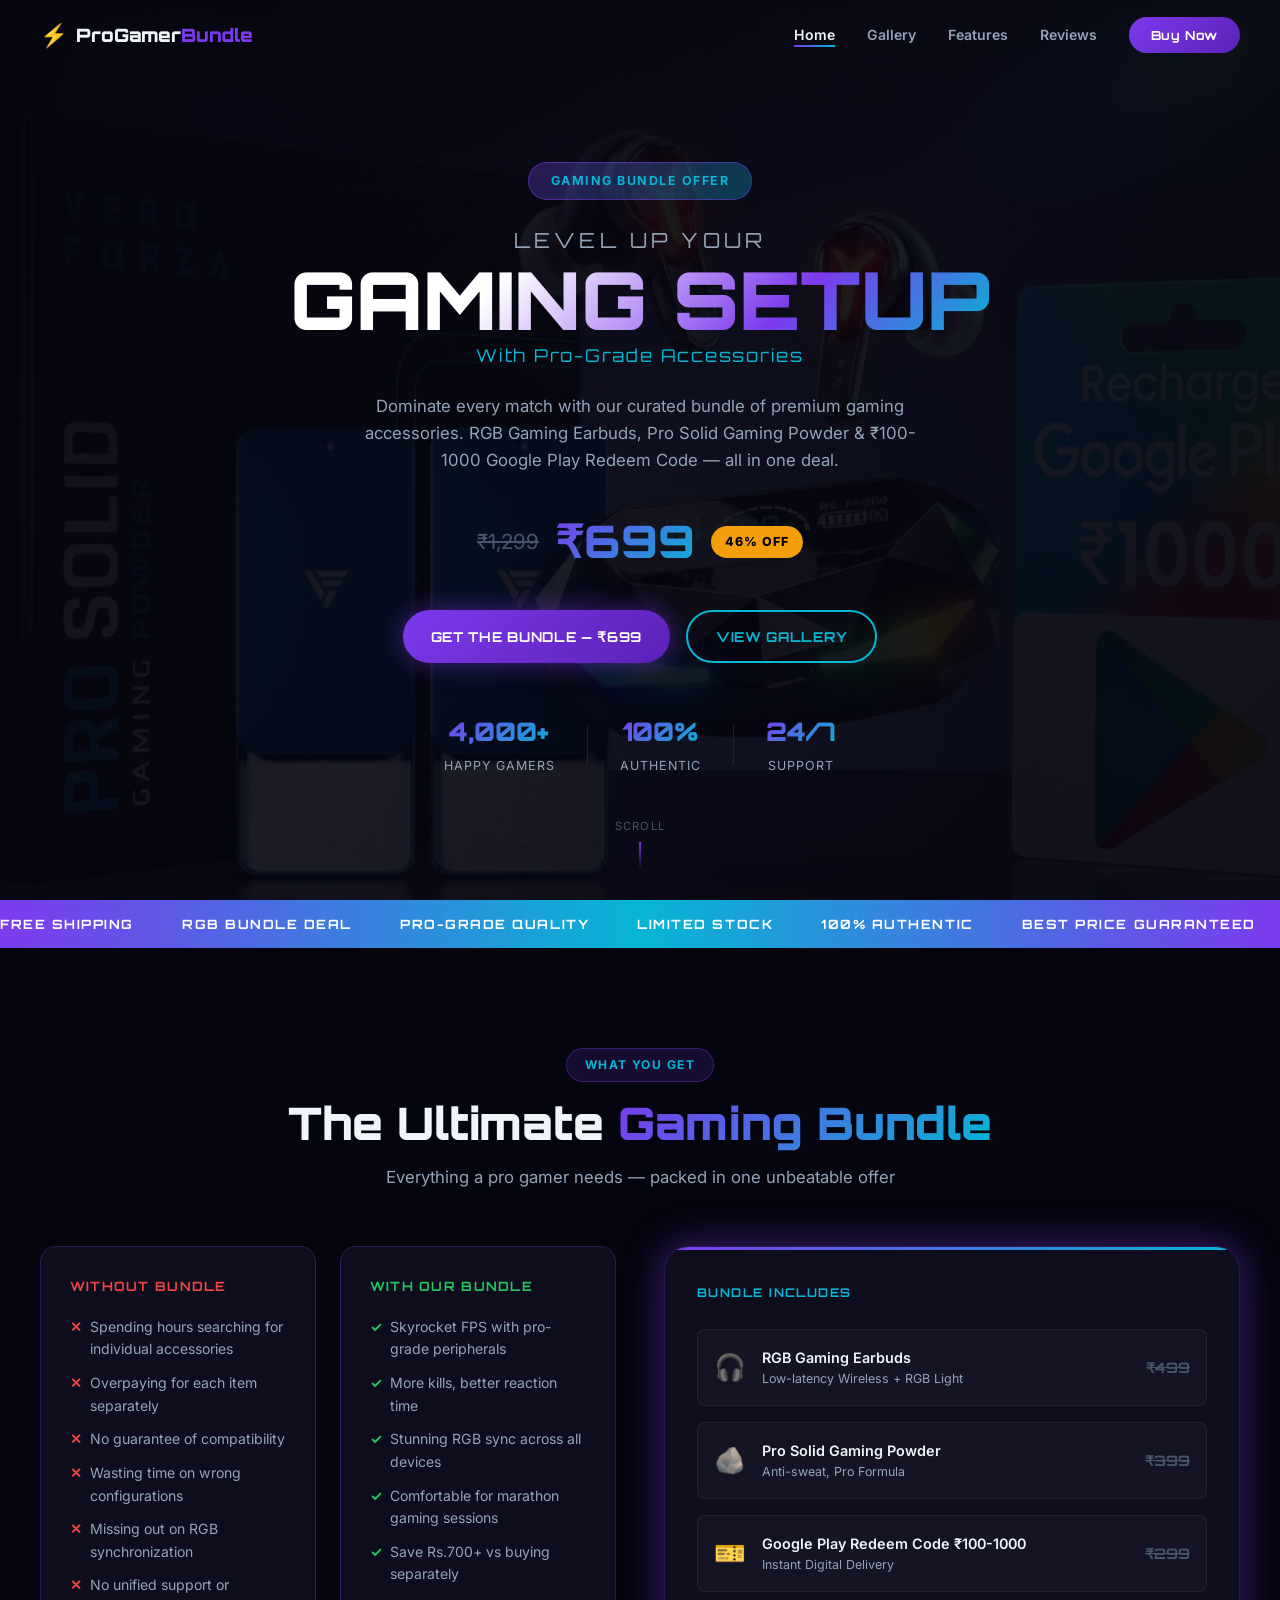
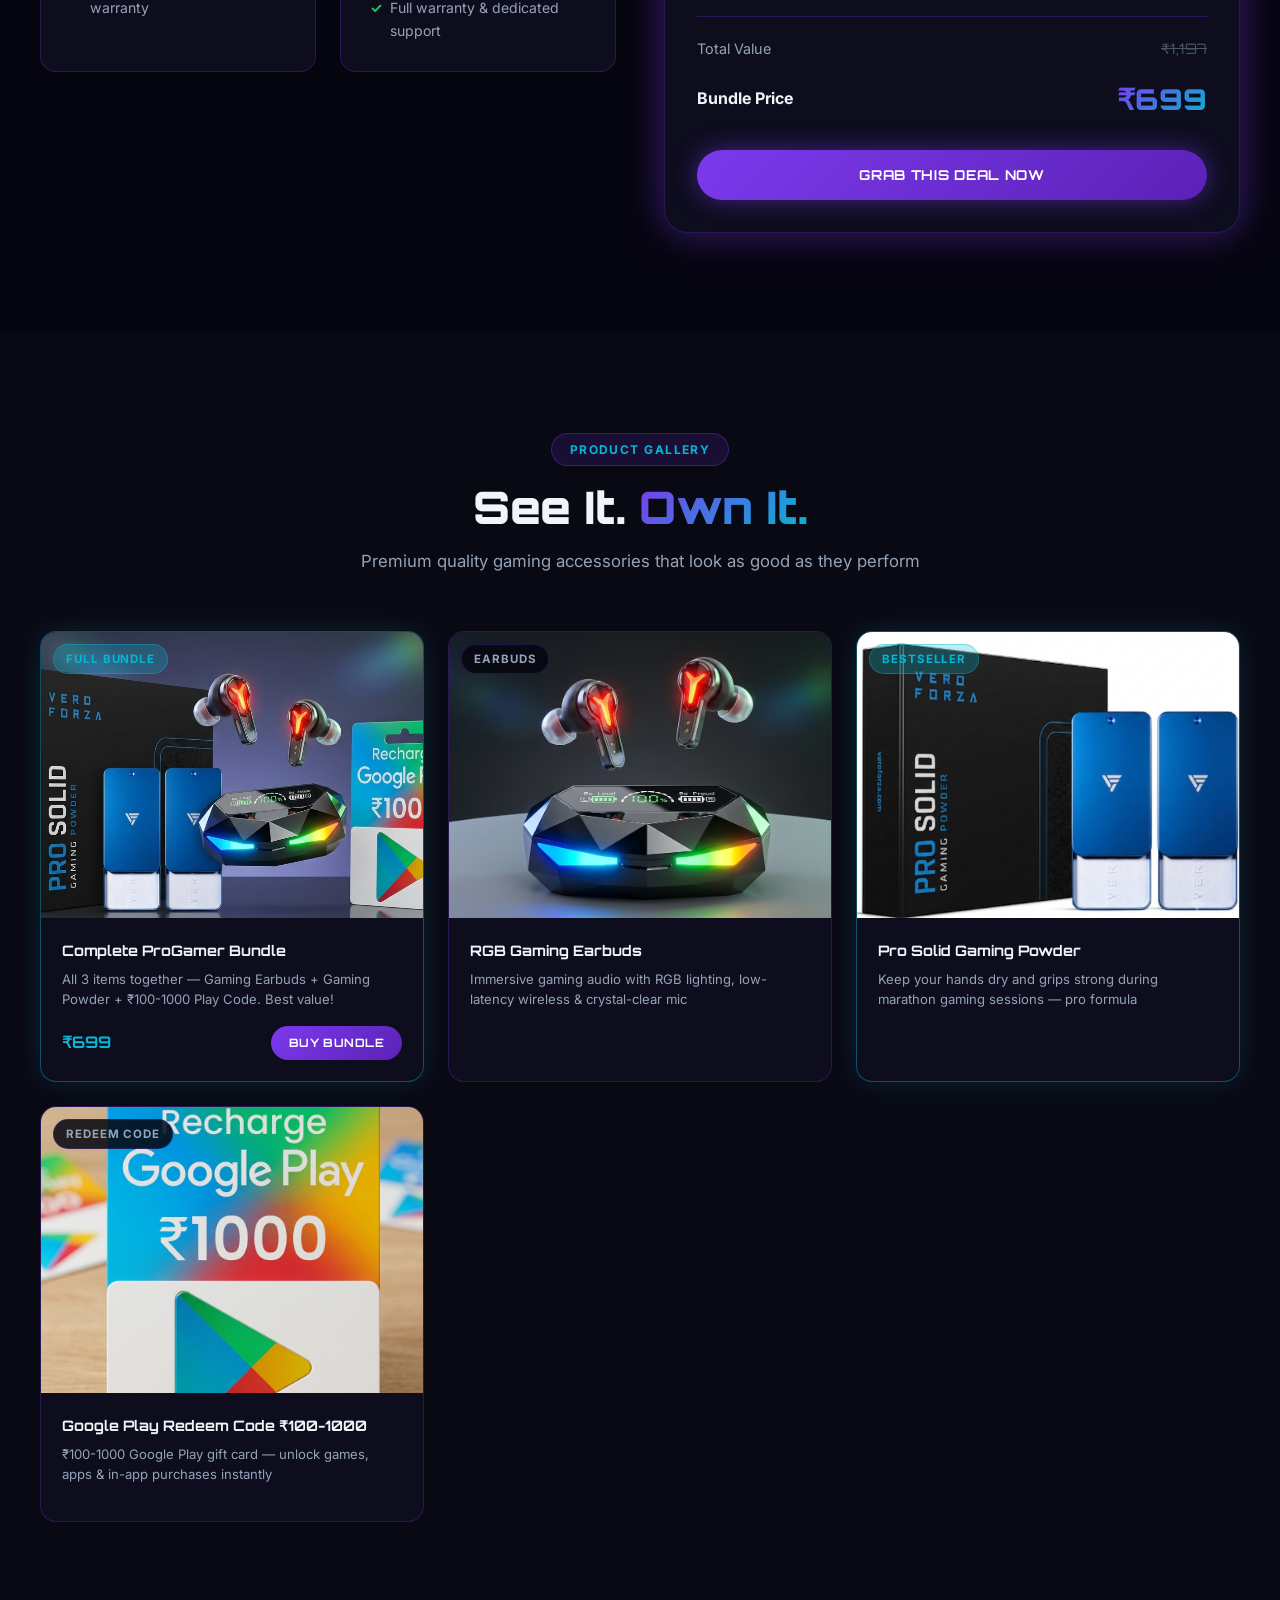
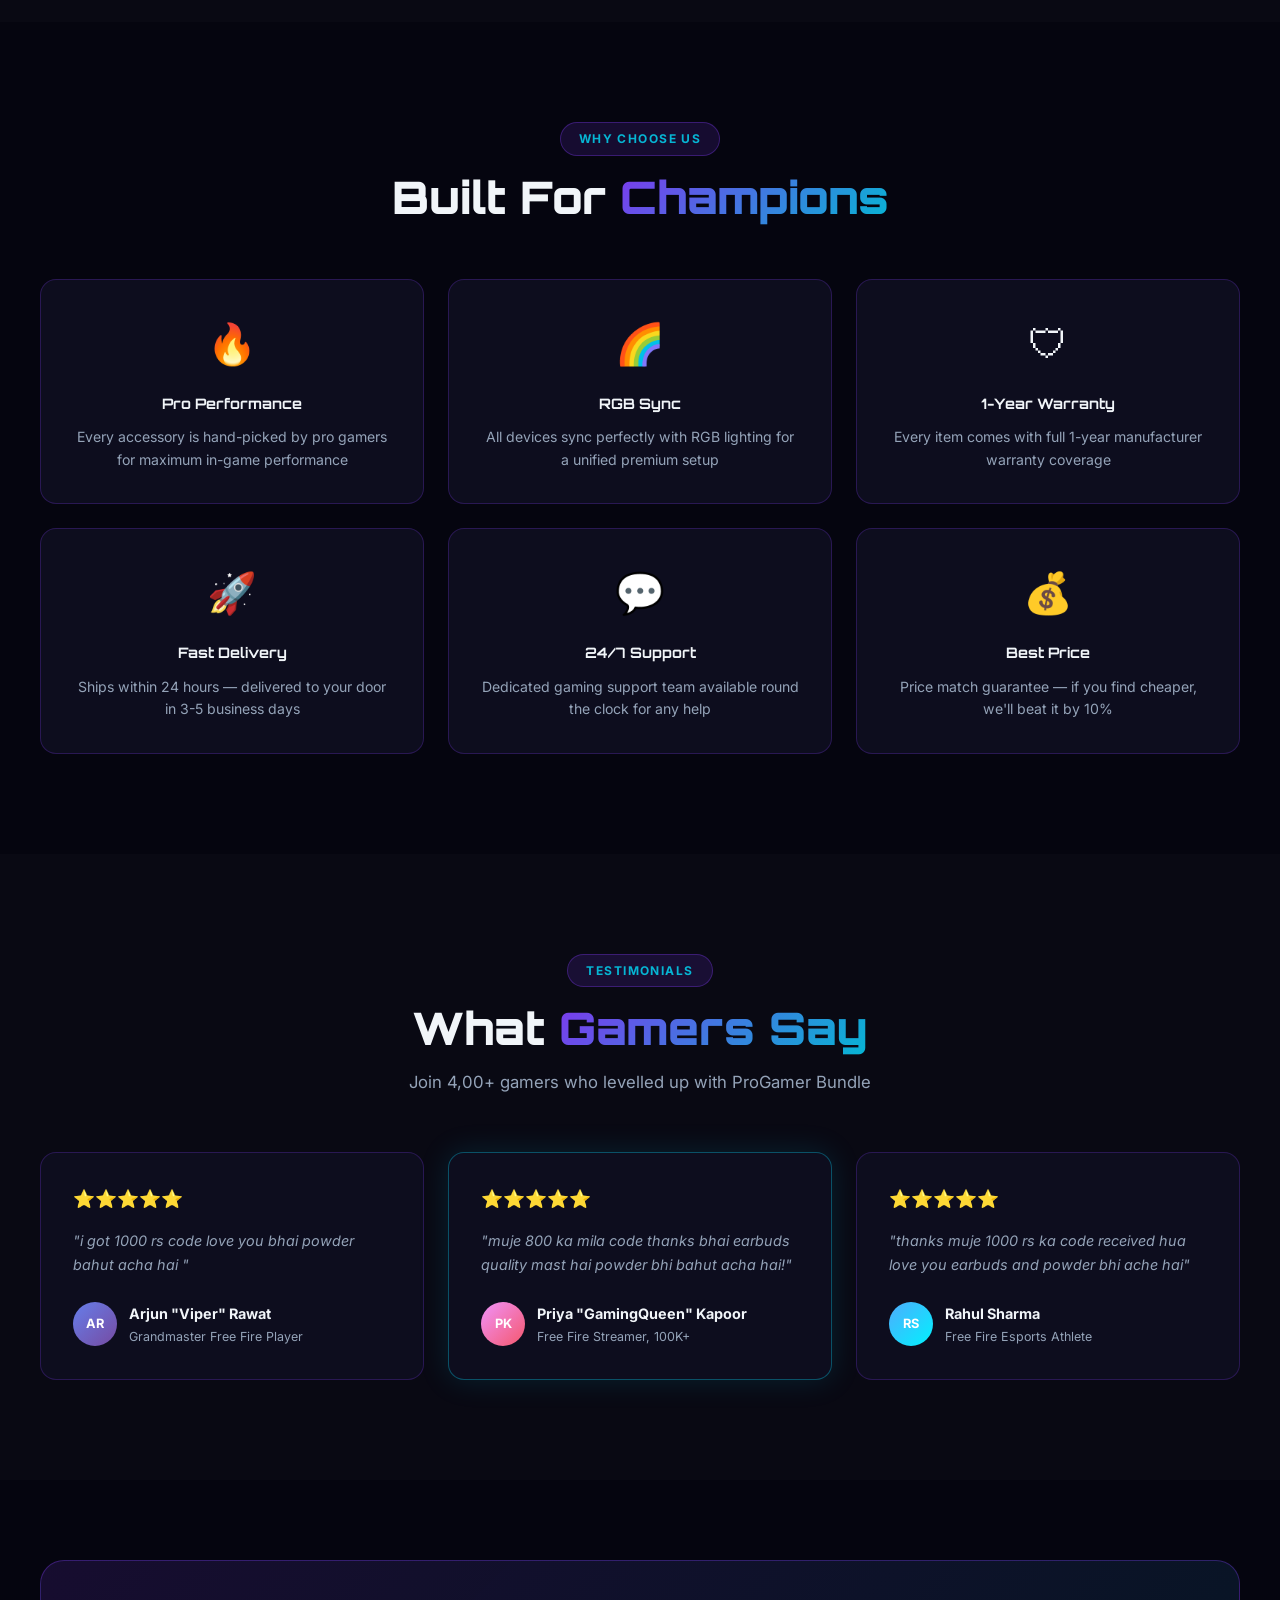
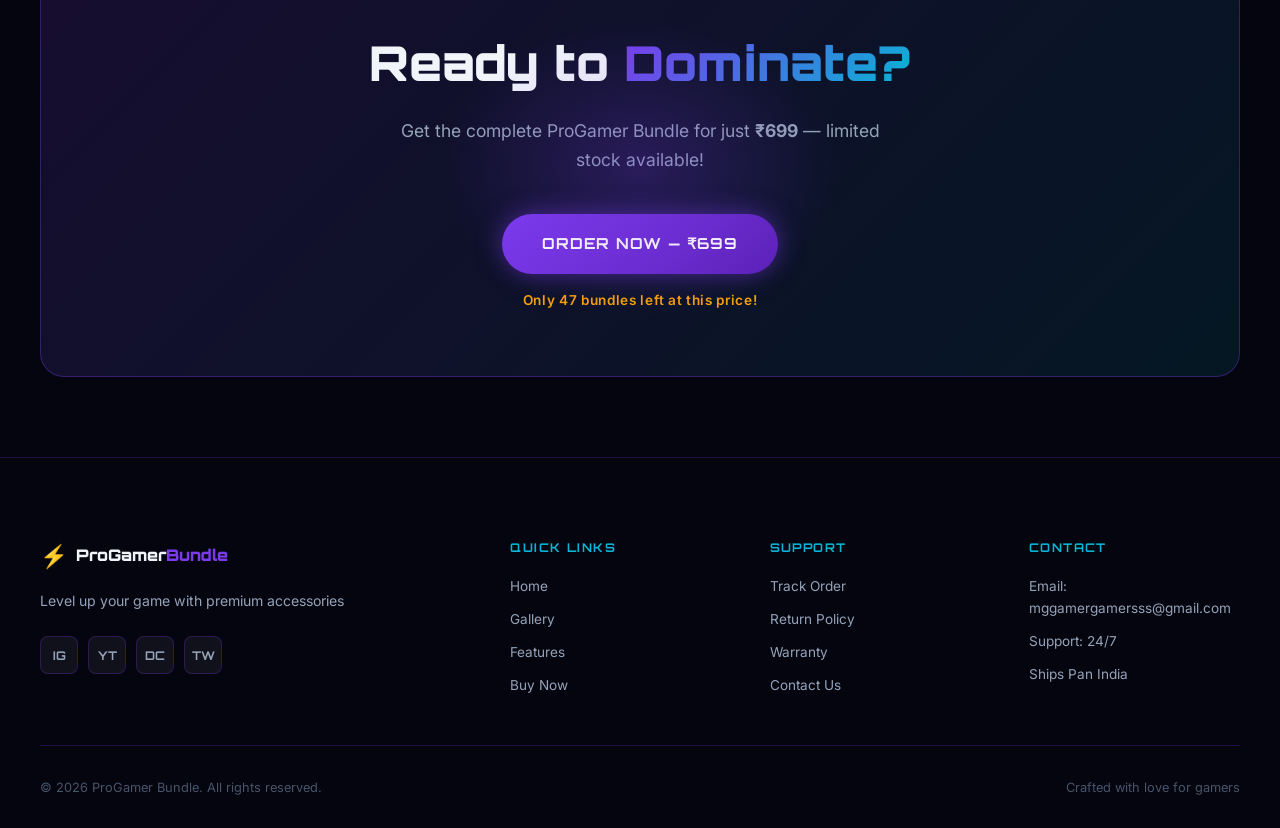
==== commit ef091407: "Add files via upload" ====
--- a/index.html
+++ b/index.html
@@ -56,11 +56,11 @@
       </p>
       <div class="hero-price-wrap">
         <span class="hero-price-old">&#8377;1,299</span>
-        <span class="hero-price">&#8377;599</span>
-        <span class="hero-price-badge">54% OFF</span>
+        <span class="hero-price">&#8377;699</span>
+        <span class="hero-price-badge">46% OFF</span>
       </div>
       <div class="hero-actions">
-        <a href="payment.html" class="btn btn-primary" id="hero-buy-btn">Get the Bundle &mdash; &#8377;599</a>
+        <a href="payment.html" class="btn btn-primary" id="hero-buy-btn">Get the Bundle &mdash; &#8377;699</a>
         <a href="#gallery" class="btn btn-outline" id="hero-view-btn">View Gallery</a>
       </div>
       <div class="hero-stats">
@@ -178,7 +178,7 @@
               </div>
               <div class="bundle-total-row bundle-total-final">
                 <span>Bundle Price</span>
-                <span class="bundle-total-price">&#8377;599</span>
+                <span class="bundle-total-price">&#8377;699</span>
               </div>
             </div>
             <a href="payment.html" class="btn btn-primary btn-full" id="bundle-buy-btn">Grab This Deal Now</a>
@@ -213,7 +213,7 @@
             <p class="gallery-card-desc">All 3 items together — Gaming Earbuds + Gaming Powder + &#8377;100-1000 Play
               Code. Best value!</p>
             <div class="gallery-card-footer">
-              <span class="gallery-card-price">&#8377;599</span>
+              <span class="gallery-card-price">&#8377;699</span>
               <a href="payment.html" class="btn-small" id="gallery-buy-combination">Buy Bundle</a>
             </div>
           </div>
@@ -379,10 +379,10 @@
       <div class="cta-card">
         <div class="cta-glow"></div>
         <h2 class="cta-title">Ready to <span class="gradient-text">Dominate?</span></h2>
-        <p class="cta-desc">Get the complete ProGamer Bundle for just <strong>&#8377;599</strong> — limited stock
+        <p class="cta-desc">Get the complete ProGamer Bundle for just <strong>&#8377;699</strong> — limited stock
           available!</p>
         <div class="cta-actions">
-          <a href="payment.html" class="btn btn-primary btn-lg" id="cta-buy-btn">Order Now — &#8377;599</a>
+          <a href="payment.html" class="btn btn-primary btn-lg" id="cta-buy-btn">Order Now — &#8377;699</a>
           <div class="cta-urgency">Only 47 bundles left at this price!</div>
         </div>
       </div>
